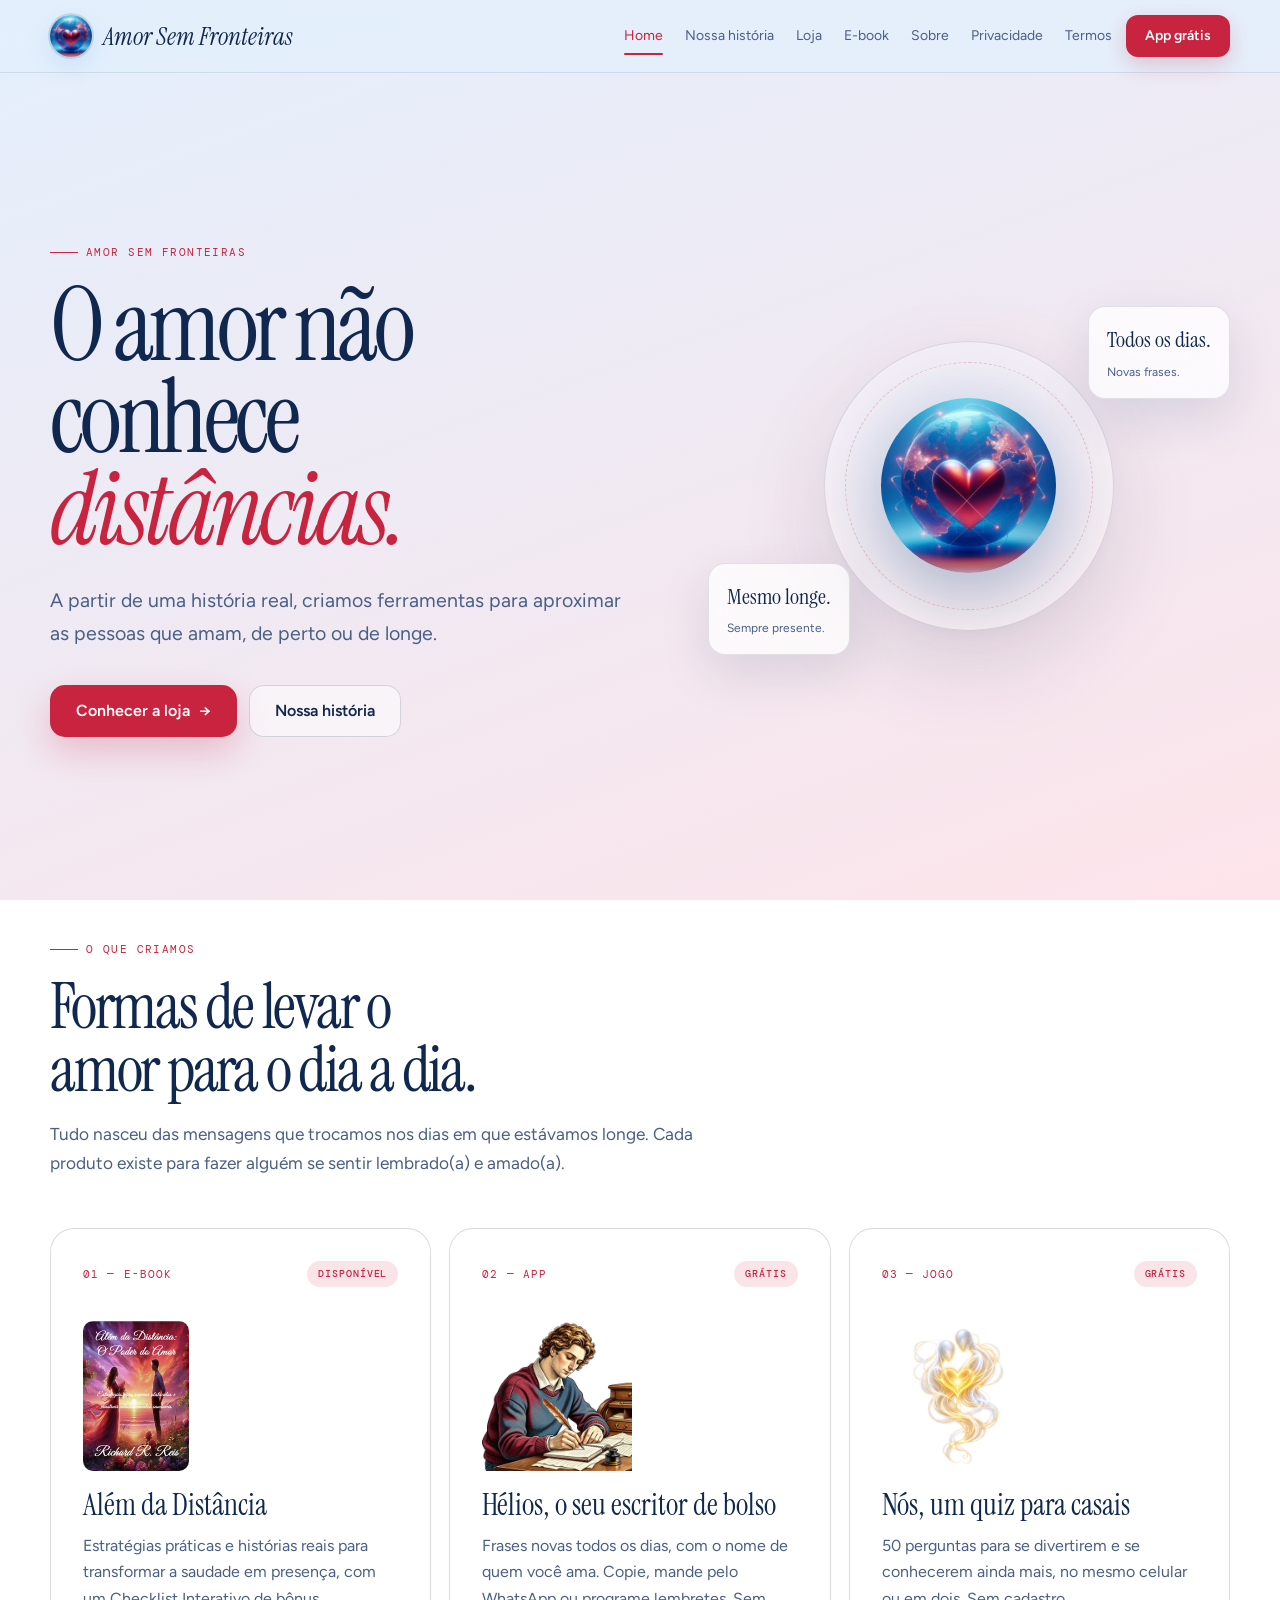
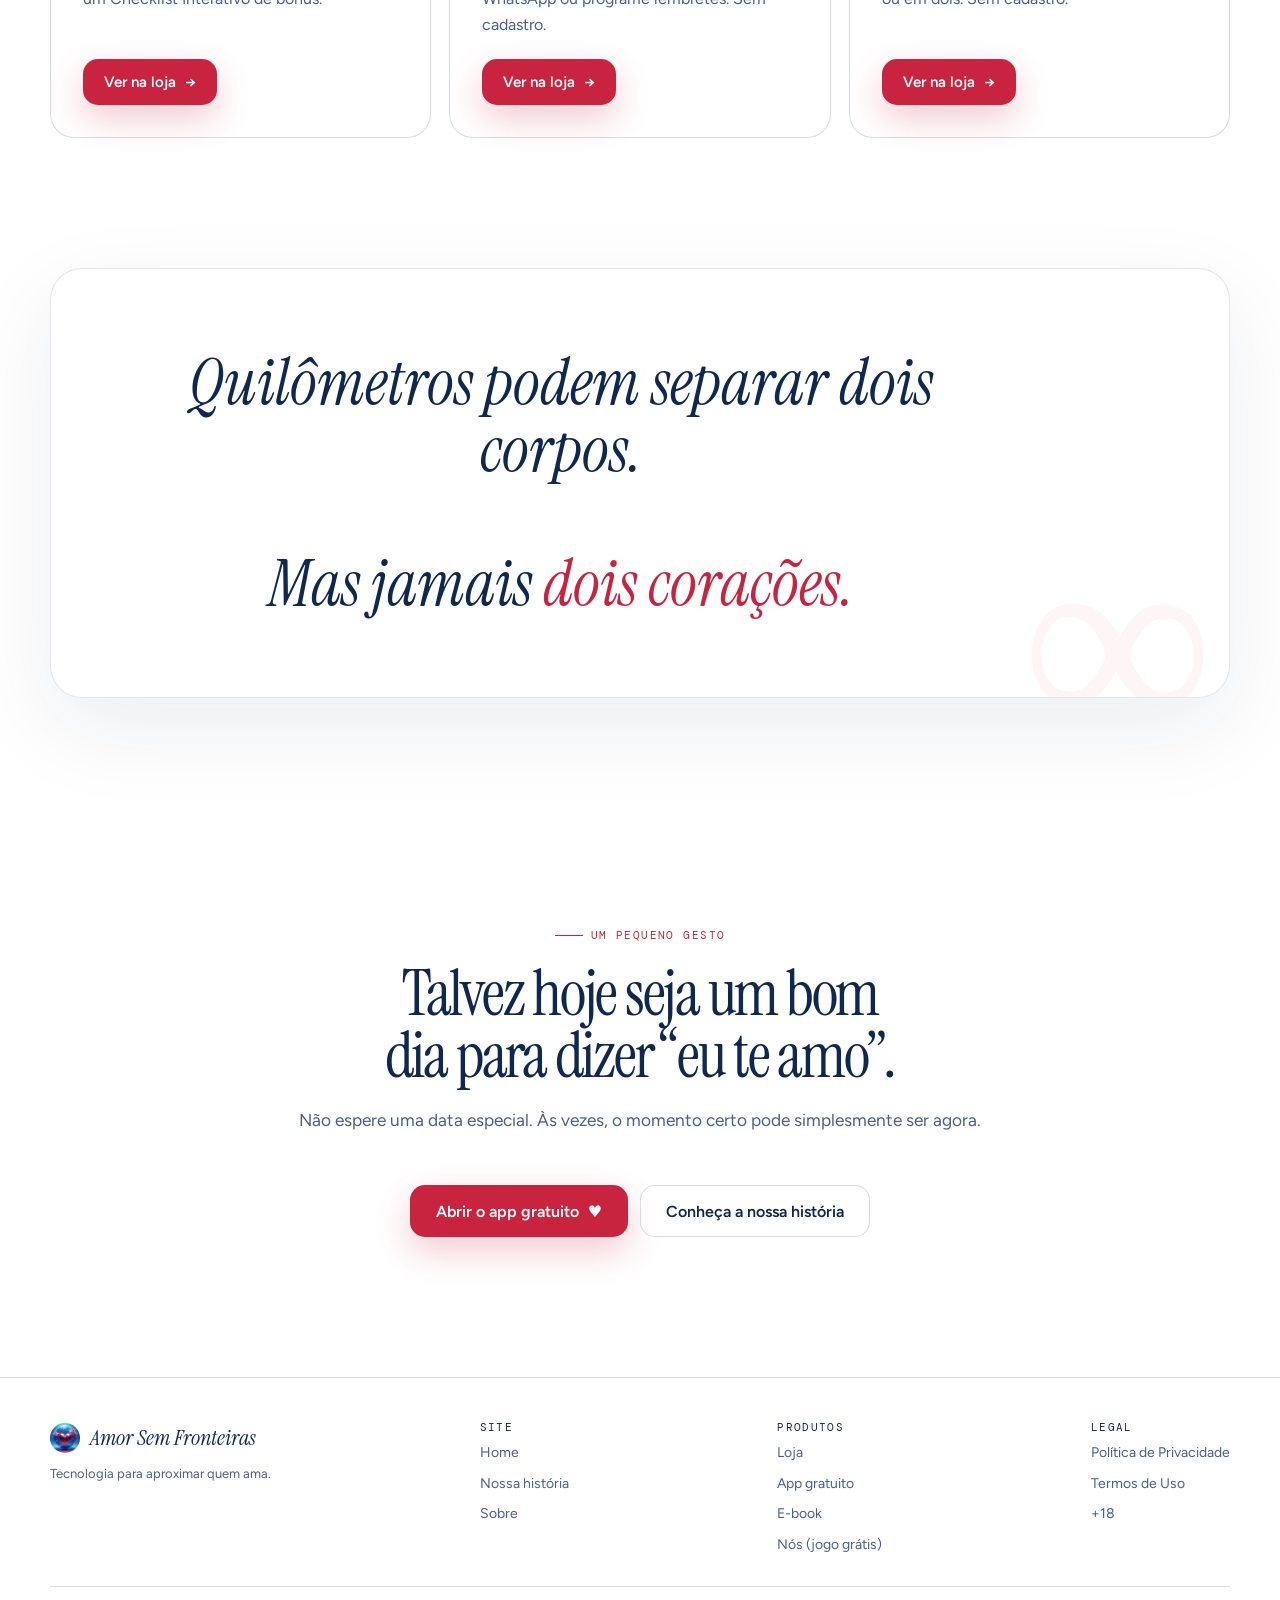
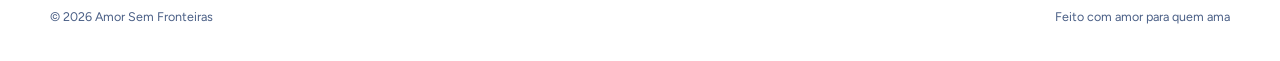
==== index.html @ f2e21019 "Add files via upload" ====
<!doctype html>
<html lang="pt-BR"><head><meta charset="utf-8"><meta name="viewport" content="width=device-width, initial-scale=1, viewport-fit=cover">
<meta name="theme-color" content="#e3effc"><title>Amor Sem Fronteiras | Apps, e-books e jogos para casais</title><meta name="description" content="Conheça o e-book, o app gratuito Hélios e os jogos para casais do Amor Sem Fronteiras, criados por Richard e Vanessa.">
<link rel="canonical" href="https://amorsfronteiras.com.br/"><meta property="og:type" content="website"><meta property="og:locale" content="pt_BR"><meta property="og:site_name" content="Amor Sem Fronteiras">
<meta property="og:title" content="Amor Sem Fronteiras | Apps, e-books e jogos para casais"><meta property="og:description" content="Conheça o e-book, o app gratuito Hélios e os jogos para casais do Amor Sem Fronteiras, criados por Richard e Vanessa."><meta property="og:url" content="https://amorsfronteiras.com.br/">
<meta property="og:image" content="https://amorsfronteiras.com.br/icons/og-image-1200.png"><meta property="og:image:width" content="1200"><meta property="og:image:height" content="630">
<meta name="twitter:card" content="summary_large_image"><meta name="twitter:image" content="https://amorsfronteiras.com.br/icons/og-image-1200.png">
<link rel="icon" type="image/png" href="icons/icon-192.png"><link rel="apple-touch-icon" href="icons/apple-touch-icon.png">
<link rel="preconnect" href="https://fonts.googleapis.com"><link rel="preconnect" href="https://fonts.gstatic.com" crossorigin>
<link rel="stylesheet" href="https://fonts.googleapis.com/css2?family=Instrument+Serif:ital@0;1&family=Figtree:wght@400;500;600;700&family=DM+Mono:wght@400;500&display=swap">
<link rel="stylesheet" href="site.css"><script>document.documentElement.classList.add("js")</script></head>
<body><a class="skip" href="#conteudo">Pular para o conteúdo</a><header class="site-header"><div class="container nav"><a href="index.html" class="brand" aria-label="Amor Sem Fronteiras, home"><img src="icons/icon-192.png" alt="" class="brand-logo" width="42" height="42"><span class="brand-name">Amor Sem Fronteiras</span></a><nav class="nav-links" id="menu" aria-label="Principal"><a href="index.html" aria-current="page">Home</a><a href="historia.html">Nossa história</a><a href="produtos.html">Loja</a><a href="ebook.html">E-book</a><a href="sobre.html">Sobre</a><a href="privacidade.html">Privacidade</a><a href="termos.html">Termos</a></nav><a href="app/helios/index.html" class="btn btn-primary btn-small">App grátis</a><button class="menu-btn" type="button" aria-expanded="false" aria-controls="menu">Menu</button></div></header><main id="conteudo"><!-- ============================== HERO ============================== -->
<section class="hero" id="inicio">
  <div class="container hero-grid">
    <div class="reveal">
      <div class="eyebrow">Amor Sem Fronteiras</div>
      <h1>O amor não conhece <em>distâncias.</em></h1>
      <p class="hero-description">
        A partir de uma história real, criamos ferramentas para aproximar as pessoas que amam,
        de perto ou de longe.
      </p>
      <div class="btn-row">
        <a href="produtos.html" class="btn btn-primary">Conhecer a loja <span aria-hidden="true">→</span></a>
        <a href="historia.html" class="btn btn-secondary">Nossa história</a>
      </div>
    </div>

    <div class="hero-art reveal" aria-hidden="true">
      <div class="hero-glow"></div>
      <div class="logo-orbit">
        <img src="icons/logo-480.webp" alt="" class="hero-logo" width="175" height="175" fetchpriority="high" decoding="async">
      </div>
      <div class="floating-note note-one"><strong>Todos os dias.</strong><span>Novas frases.</span></div>
      <div class="floating-note note-two"><strong>Mesmo longe.</strong><span>Sempre presente.</span></div>
    </div>
  </div>
</section>
<!-- ======================== O QUE CRIAMOS (3 portas para a loja) ======================== -->
<section class="section" id="produtos" style="padding-top:32px">
  <div class="container">
    <div class="section-header reveal">
      <div class="eyebrow">O que criamos</div>
      <h2 class="section-title">Formas de levar o amor para o dia a dia.</h2>
      <p class="lead">Tudo nasceu das mensagens que trocamos nos dias em que estávamos longe. Cada produto existe para fazer alguém se sentir lembrado(a) e amado(a).</p>
    </div>

    <div class="cards">
      <!-- Cada cartão leva para a sua parte da loja (produtos.html#...) -->
      <article class="card reveal" id="e-book">
        <div class="card-top"><span class="card-number">01 — E-BOOK</span><span class="badge on">Disponível</span></div>
        <div class="card-media"><img src="img/capa-ebook-360.webp" alt="Capa do e-book Além da Distância: O Poder do Amor" width="106" height="150" loading="lazy" decoding="async"></div>
        <h3>Além da Distância</h3>
        <p>Estratégias práticas e histórias reais para transformar a saudade em presença, com um Checklist Interativo de bônus.</p>
        <div class="card-cta"><a href="produtos.html#e-book" class="btn btn-primary">Ver na loja <span aria-hidden="true">→</span></a></div>
      </article>

      <article class="card reveal" id="app">
        <div class="card-top"><span class="card-number">02 — APP</span><span class="badge on">Grátis</span></div>
        <div class="card-media"><img src="icons/helios-escritor-360.webp" alt="Hélios, o seu escritor de bolso, escrevendo no pergaminho" width="150" height="150" loading="lazy" decoding="async"></div>
        <h3>Hélios, o seu escritor de bolso</h3>
        <p>Frases novas todos os dias, com o nome de quem você ama. Copie, mande pelo WhatsApp ou programe lembretes. Sem cadastro.</p>
        <div class="card-cta"><a href="produtos.html#app" class="btn btn-primary">Ver na loja <span aria-hidden="true">→</span></a></div>
      </article>

      <article class="card reveal" id="jogos">
        <div class="card-top"><span class="card-number">03 — JOGO</span><span class="badge on">Grátis</span></div>
        <div class="card-media"><img src="icons/nos-dois-medalhao-360.webp" alt="Nós: duas almas de luz com um coração dourado entre elas" width="150" height="150" loading="lazy" decoding="async"></div>
        <h3>Nós, um quiz para casais</h3>
        <p>50 perguntas para se divertirem e se conhecerem ainda mais, no mesmo celular ou em dois. Sem cadastro.</p>
        <div class="card-cta"><a href="produtos.html#jogos" class="btn btn-primary">Ver na loja <span aria-hidden="true">→</span></a></div>
      </article>
    </div>
  </div>
</section>

<!-- ============================ MANIFESTO ============================ -->
<section class="section" id="projeto" style="padding-top:20px">
  <div class="container">
    <div class="manifesto reveal">
      <p class="manifesto-text" style="text-align:center">
        Quilômetros podem separar dois corpos.
        <br><br>
        Mas jamais <span>dois corações.</span>
      </p>
    </div>
  </div>
</section>

<!-- ============================ CHAMADA FINAL ======================== -->
<section class="section final">
  <div class="container">
    <div class="section-header reveal">
      <div class="eyebrow center">Um pequeno gesto</div>
      <h2 class="section-title">Talvez hoje seja um bom dia para dizer “eu te amo”.</h2>
      <p class="lead">Não espere uma data especial. Às vezes, o momento certo pode simplesmente ser agora.</p>
    </div>
    <div class="reveal btn-row center">
      <a href="app/helios/index.html" class="btn btn-primary">Abrir o app gratuito <span aria-hidden="true">♥</span></a>
      <a href="historia.html" class="btn btn-secondary">Conheça a nossa história</a>
    </div>
  </div>
</section>
</main><footer class="site-footer"><div class="container"><div class="footer-grid">
<div><div class="footer-brand"><img src="icons/icon-192.png" alt="" class="footer-logo" width="30" height="30" loading="lazy"><span>Amor Sem Fronteiras</span></div><p class="footer-tag">Tecnologia para aproximar quem ama.</p></div>
<div class="footer-col"><b>Site</b><a href="index.html">Home</a><a href="historia.html">Nossa história</a><a href="sobre.html">Sobre</a></div>
<div class="footer-col"><b>Produtos</b><a href="produtos.html">Loja</a><a href="app/helios/index.html">App gratuito</a><a href="ebook.html">E-book</a><a href="app/nos-dois/index.html">Nós (jogo grátis)</a></div>
<div class="footer-col"><b>Legal</b><a href="privacidade.html">Política de Privacidade</a><a href="termos.html">Termos de Uso</a><a href="mais-de-18.html">+18</a></div>
</div><div class="footer-end"><span>© <span data-year>2026</span> Amor Sem Fronteiras</span><span>Feito com amor para quem ama</span></div></div></footer>
<script src="site-config.js"></script><script src="site.js"></script></body></html>
---- site.css ----
/* ============================================================
   AMOR SEM FRONTEIRAS - identidade visual única do site
   Cores: azul-gelo #e3effc, rosa-pálido #fde4ea, azul-noite #10284f, vermelho-coração #c8243f
   Fontes: Instrument Serif (títulos), Figtree (texto), DM Mono (detalhes)
   ============================================================ */
:root{
  --bg1:#e3effc; --bg2:#fde4ea; --ink:#10284f; --muted:#4a5f86; --accent:#c8243f; --accent-dark:#a91e36;
  --surface:rgba(255,255,255,.66); --line:rgba(16,40,79,.16); --glow:rgba(60,150,230,.45);
  --display:"Instrument Serif","Iowan Old Style",Georgia,serif;
  --body:"Figtree",system-ui,-apple-system,"Segoe UI",sans-serif;
  --mono:"DM Mono",ui-monospace,SFMono-Regular,Menlo,monospace;
  --max:1180px; --header-h:72px; --safe-top:env(safe-area-inset-top,0px);
}
*{box-sizing:border-box;margin:0;padding:0}
html{scroll-behavior:smooth;-webkit-text-size-adjust:100%}
body{min-height:100vh;color:var(--ink);font-family:var(--body);line-height:1.6;background:linear-gradient(160deg,var(--bg1) 0%,var(--bg2) 100%);background-attachment:fixed;overflow-x:hidden}
img{display:block;max-width:100%;height:auto}
a{color:inherit;text-decoration:none}
button{font:inherit}
h1,h2,h3{text-wrap:balance;font-weight:400}
:focus-visible{outline:3px solid var(--accent);outline-offset:3px;border-radius:6px}
.container{width:min(calc(100% - 40px),var(--max));margin-inline:auto}
.section{padding-block:110px;scroll-margin-top:calc(var(--header-h) + var(--safe-top))}
.skip{position:absolute;left:-999px;top:8px;background:var(--ink);color:#fff;padding:10px 14px;border-radius:10px;z-index:300}
.skip:focus{left:8px}

/* ---------- cabeçalho (igual em todas as páginas) ---------- */
.site-header{position:fixed;inset:0 0 auto 0;z-index:200;padding-top:var(--safe-top);background:rgba(227,239,252,.82);-webkit-backdrop-filter:blur(18px);backdrop-filter:blur(18px);border-bottom:1px solid rgba(16,40,79,.10)}
.nav{height:var(--header-h);display:flex;align-items:center;gap:14px}
.brand{display:flex;align-items:center;gap:11px;min-width:0;margin-right:auto}
.brand-logo{width:42px;height:42px;flex:none;border-radius:50%;object-fit:cover;box-shadow:0 0 0 2px rgba(16,40,79,.12),0 8px 25px rgba(60,150,230,.18)}
.brand-name{font-family:var(--display);font-size:25px;font-style:italic;line-height:1;white-space:nowrap}
.nav-links{display:flex;align-items:center;gap:22px;color:var(--muted);font-size:14px}
.nav-links a{position:relative;padding:6px 0;transition:color .25s ease}
.nav-links a:hover,.nav-links a[aria-current="page"]{color:var(--accent)}
.nav-links a[aria-current="page"]:after{content:"";position:absolute;left:0;right:0;bottom:-2px;height:2px;border-radius:2px;background:var(--accent)}
.menu-btn{display:none;min-height:42px;padding:0 14px;border:1px solid var(--line);border-radius:12px;background:rgba(255,255,255,.55);color:var(--ink);font-size:14px;font-weight:600;cursor:pointer}

/* ---------- botões ---------- */
.btn{display:inline-flex;align-items:center;justify-content:center;gap:9px;min-height:52px;padding:0 25px;border-radius:15px;font-weight:600;text-align:center;border:1px solid transparent;cursor:pointer;transition:transform .25s ease,box-shadow .25s ease,background .25s ease,border-color .25s ease}
.btn-primary{color:#fff;background:var(--accent);box-shadow:0 14px 35px rgba(200,36,63,.24)}
.btn-primary:hover{background:var(--accent-dark);transform:translateY(-3px);box-shadow:0 18px 45px rgba(200,36,63,.32)}
.btn-secondary{border-color:var(--line);background:rgba(255,255,255,.5)}
.btn-secondary:hover{transform:translateY(-3px);border-color:rgba(200,36,63,.35)}
.btn-small{min-height:42px;padding:0 18px;border-radius:12px;font-size:14px;white-space:nowrap;box-shadow:0 8px 22px rgba(200,36,63,.22)}
.btn-play{gap:11px;padding:0 22px;text-align:left;line-height:1.1}
.btn-play small{display:block;font-size:10px;font-weight:500;letter-spacing:.08em;text-transform:uppercase;opacity:.8}
.btn-play b{font-size:15px;font-weight:700}
.btn[aria-disabled="true"]{cursor:default;opacity:.72}
.btn[aria-disabled="true"]:hover{transform:none;border-color:var(--line)}
.btn-play:not([aria-disabled="true"]){background:var(--ink);color:#fff;border-color:var(--ink)}
.btn-row{display:flex;flex-wrap:wrap;gap:12px}
.btn-row.center{justify-content:center}

/* ---------- tipografia de seção ---------- */
.eyebrow{display:inline-flex;align-items:center;gap:8px;margin-bottom:18px;color:var(--accent);font-family:var(--mono);font-size:11px;letter-spacing:.13em;text-transform:uppercase}
.eyebrow:before{content:"";width:28px;height:1px;background:var(--accent)}
.center .eyebrow,.eyebrow.center{justify-content:center}
.section-header{max-width:700px;margin-bottom:50px}
.section-header.center{margin-inline:auto;text-align:center}
.section-title{margin-bottom:18px;font-family:var(--display);font-size:clamp(2.6rem,5vw,4.6rem);line-height:.98;letter-spacing:-.035em}
.section-title em,.hero h1 em,.page-hero h1 em{color:var(--accent)}
.lead{color:var(--muted);font-size:1.08rem;line-height:1.7}

/* ---------- hero da home ---------- */
.hero{min-height:100vh;min-height:100svh;padding-top:calc(var(--header-h) + var(--safe-top));display:flex;align-items:center}
.hero-grid{display:grid;grid-template-columns:1.05fr .95fr;align-items:center;gap:80px;padding-block:80px}
.hero h1{max-width:720px;margin-bottom:28px;font-family:var(--display);font-size:clamp(3.8rem,8vw,7rem);line-height:.9;letter-spacing:-.045em}
.hero-description{max-width:590px;margin-bottom:34px;color:var(--muted);font-size:clamp(1.05rem,2vw,1.22rem);line-height:1.7}
.hero-art{position:relative;min-height:500px;display:flex;align-items:center;justify-content:center}
.hero-glow{position:absolute;width:390px;height:390px;border-radius:50%;background:radial-gradient(circle,rgba(60,150,230,.30),rgba(253,228,234,.15) 55%,transparent 72%);filter:blur(5px)}
.logo-orbit{position:relative;width:290px;height:290px;display:grid;place-items:center;border-radius:50%;border:1px solid rgba(16,40,79,.13);background:rgba(255,255,255,.28);box-shadow:0 35px 90px rgba(16,40,79,.12)}
.logo-orbit:before{content:"";position:absolute;inset:20px;border-radius:50%;border:1px dashed rgba(200,36,63,.24);animation:spin 28s linear infinite}
.hero-logo{position:relative;z-index:2;width:175px;height:175px;border-radius:50%;object-fit:cover;box-shadow:0 25px 60px rgba(16,40,79,.22)}
.floating-note{position:absolute;padding:15px 18px;border-radius:17px;background:rgba(255,255,255,.75);border:1px solid rgba(16,40,79,.12);box-shadow:0 18px 50px rgba(16,40,79,.12);-webkit-backdrop-filter:blur(15px);backdrop-filter:blur(15px);animation:float 5s ease-in-out infinite}
.floating-note strong{display:block;font-family:var(--display);font-size:22px;font-weight:400}
.floating-note span{color:var(--muted);font-size:12px}
.note-one{top:70px;right:0}.note-two{left:0;bottom:80px;animation-delay:-2.5s}
@keyframes spin{to{transform:rotate(360deg)}}
@keyframes float{0%,100%{transform:translateY(0)}50%{transform:translateY(-12px)}}

/* ---------- hero das páginas internas ---------- */
.page-hero{padding:calc(var(--header-h) + var(--safe-top) + 76px) 0 70px;position:relative}
.page-hero h1{max-width:860px;margin:6px 0 24px;font-family:var(--display);font-size:clamp(3rem,7.5vw,6.2rem);line-height:.96;letter-spacing:-.04em}
.page-hero p{max-width:660px;color:var(--muted);font-size:clamp(1.05rem,2vw,1.25rem);line-height:1.7}
.page-hero .sub{margin-top:26px;font-family:var(--mono);font-size:11px;letter-spacing:.1em;text-transform:uppercase;color:var(--muted)}

/* ---------- cartões ---------- */
.cards{display:grid;grid-template-columns:repeat(3,1fr);gap:18px}
.cards.two{grid-template-columns:repeat(2,1fr)}
.card{display:flex;flex-direction:column;padding:32px;border-radius:24px;background:var(--surface);border:1px solid var(--line);transition:transform .25s ease,box-shadow .25s ease}
.card:hover{transform:translateY(-6px);box-shadow:0 25px 60px rgba(16,40,79,.10)}
.card-top{display:flex;align-items:center;justify-content:space-between;gap:10px;margin-bottom:34px}
.card-number{color:var(--accent);font-family:var(--mono);font-size:11px;letter-spacing:.1em}
.badge{display:inline-flex;align-items:center;min-height:26px;padding:0 11px;border-radius:999px;font-family:var(--mono);font-size:10px;letter-spacing:.09em;text-transform:uppercase;font-weight:500;background:rgba(16,40,79,.08);color:var(--muted)}
.badge.on{background:rgba(200,36,63,.12);color:var(--accent)}
.card-icon{width:50px;height:50px;display:grid;place-items:center;margin-bottom:20px;border-radius:50%;background:rgba(200,36,63,.08);color:var(--accent);font-size:20px}
.card h3{margin-bottom:12px;font-family:var(--display);font-size:30px;line-height:1.05}
.card p{color:var(--muted);line-height:1.65}
.card .btn-row{margin-top:auto;padding-top:26px}
.card .btn{min-height:46px;padding:0 20px;font-size:15px}

/* ---------- manifesto / citação ---------- */
.manifesto{position:relative;overflow:hidden;padding:80px 60px;border-radius:32px;background:rgba(255,255,255,.46);border:1px solid rgba(16,40,79,.12);box-shadow:0 30px 90px rgba(16,40,79,.08)}
.manifesto:after{content:"∞";position:absolute;right:15px;bottom:-80px;font-family:var(--display);font-size:270px;line-height:1;color:rgba(200,36,63,.045)}
.manifesto-text{position:relative;z-index:2;max-width:900px;font-family:var(--display);font-style:italic;font-size:clamp(2.2rem,5vw,4.6rem);line-height:1.05}
.manifesto-text span{color:var(--accent)}
.quote{margin:0;padding:28px;border-left:3px solid var(--accent);background:rgba(255,246,248,.85);border-radius:0 18px 18px 0;font:italic clamp(25px,3vw,34px)/1.2 var(--display)}
.quote cite{display:block;margin-top:16px;color:var(--muted);font:10px var(--mono);font-style:normal;letter-spacing:.1em;text-transform:uppercase}

/* ---------- duas colunas ---------- */
.split{display:grid;grid-template-columns:.85fr 1.15fr;gap:clamp(30px,7vw,90px);align-items:start}
.prose p{color:#3e506c;font-size:1.05rem;line-height:1.8}
.prose p+p{margin-top:18px}
.vision-quote{font-family:var(--display);font-style:italic;font-size:clamp(2.2rem,4vw,3.8rem);line-height:1.02;color:var(--accent)}

/* ---------- demonstração (celular) ---------- */
.experience{position:relative;overflow:hidden;padding:70px;border-radius:35px;background:linear-gradient(135deg,rgba(227,239,252,.92),rgba(253,228,234,.92));border:1px solid rgba(16,40,79,.12);box-shadow:0 30px 100px rgba(16,40,79,.10)}
.experience-grid{display:grid;grid-template-columns:1fr .75fr;align-items:center;gap:70px}
.experience h2{margin-bottom:22px;font-family:var(--display);font-size:clamp(2.8rem,5vw,5rem);line-height:.96}
.experience h2 span{color:var(--accent)}
.experience p.lead{max-width:600px;margin-bottom:26px}
.features{display:grid;gap:12px;margin-bottom:30px;list-style:none}
.feature{display:flex;align-items:center;gap:10px;font-size:14px}
.feature-check{width:23px;height:23px;flex:none;display:grid;place-items:center;border-radius:50%;background:rgba(200,36,63,.10);color:var(--accent);font-size:12px}
.cta-note{margin-top:16px;max-width:520px;color:var(--muted);font-size:13px;line-height:1.6}
.phone-area{display:flex;justify-content:center}
.phone{width:265px;height:535px;padding:9px;border-radius:39px;background:#10284f;box-shadow:0 35px 70px rgba(16,40,79,.28)}
.phone-screen{width:100%;height:100%;padding:25px 22px;display:flex;flex-direction:column;align-items:center;justify-content:center;text-align:center;border-radius:31px;background:linear-gradient(165deg,#e3effc,#fde4ea)}
.phone-logo{width:82px;height:82px;margin-bottom:20px;border-radius:50%;object-fit:cover;box-shadow:0 15px 35px rgba(16,40,79,.16)}
.phone-kicker{margin-bottom:12px;color:var(--accent);font-family:var(--mono);font-size:9px;letter-spacing:.12em;text-transform:uppercase}
.phone-phrase{min-height:6.4em;display:flex;align-items:center;justify-content:center;font-family:var(--display);font-style:italic;font-size:24px;line-height:1.14;transition:opacity .45s ease}
.phone-phrase.troca{opacity:0}
.phone-line{width:30px;height:1px;margin:18px 0;background:var(--accent)}
.phone-send{display:inline-flex;align-items:center;justify-content:center;min-height:44px;padding:8px 16px;border-radius:14px;color:#fff;background:var(--accent);font-size:12px;font-weight:600;line-height:1.25;box-shadow:0 10px 24px rgba(200,36,63,.26);transition:transform .25s ease,background .25s ease}
.phone-send:hover{background:var(--accent-dark);transform:translateY(-2px)}
.phone-small{margin-top:14px;color:var(--muted);font-size:11px}

/* ---------- linha do tempo e foto (Nossa história) ---------- */
.foto{margin:0 0 38px}
.foto-moldura{position:relative;aspect-ratio:4/3;overflow:hidden;border-radius:22px;background:linear-gradient(135deg,var(--bg1),var(--bg2));border:1px solid var(--line);box-shadow:0 26px 70px rgba(16,40,79,.12)}
.foto-moldura img{width:100%;height:100%;object-fit:cover}
.foto.sem-foto .foto-moldura img{display:none}
.foto-vazia{display:none;position:absolute;inset:0;place-items:center;align-content:center;gap:6px;text-align:center;color:var(--muted);font:12px var(--mono);letter-spacing:.1em;text-transform:uppercase}
.foto-vazia b{font:74px/1 var(--display);color:rgba(200,36,63,.5)}
.foto.sem-foto .foto-vazia{display:grid}
.foto figcaption{margin-top:12px;color:var(--muted);font-size:14px}
.linha{position:relative;list-style:none}
.linha:before{content:"";position:absolute;left:7px;top:8px;bottom:8px;width:2px;background:linear-gradient(var(--accent),rgba(200,36,63,.15))}
.linha li{position:relative;padding:0 0 34px 38px}
.linha li:last-child{padding-bottom:0}
.linha li:before{content:"";position:absolute;left:0;top:6px;width:16px;height:16px;border-radius:50%;background:#fffdfd;border:3px solid var(--accent)}
.linha time{display:block;margin-bottom:4px;color:var(--accent);font:11px var(--mono);letter-spacing:.13em;text-transform:uppercase}
.linha h3{margin:0 0 6px;font:31px/1.08 var(--display)}
.linha p{color:#3e506c;max-width:640px}
.assinam{margin-top:26px;color:var(--accent);font:italic 30px var(--display)}

/* ---------- ecossistema (Sobre) ---------- */
.road{display:grid;grid-template-columns:repeat(3,1fr);gap:18px}
.road-col{padding:28px;border-radius:24px;border:1px solid var(--line);background:var(--surface)}
.road-col h3{font:30px/1.05 var(--display);margin:10px 0 16px}
.road-col ul{list-style:none;display:grid;gap:11px}
.road-col li{display:flex;gap:10px;color:var(--muted);font-size:15px;line-height:1.5}
.road-col li:before{content:"♥";color:var(--accent);font-size:12px;margin-top:3px}
.principles{display:grid;grid-template-columns:repeat(2,1fr);gap:18px}
.principle{padding:30px;border-radius:22px}
.principle:nth-child(odd){background:rgba(227,239,252,.8)}
.principle:nth-child(even){background:rgba(253,228,234,.8)}
.principle h3{font:30px/1.05 var(--display);margin-bottom:10px}
.principle p{color:#3e506c}

/* ---------- páginas de texto (Privacidade, Termos, +18) ---------- */
.doc{max-width:780px;margin:0 auto;padding:36px 30px 40px;background:rgba(255,255,255,.82);border:1px solid var(--line);border-radius:26px;box-shadow:0 24px 70px rgba(16,40,79,.08)}
.doc h2{font:400 1.8rem/1.1 var(--display);margin:34px 0 8px}
.doc h2:first-of-type{margin-top:10px}
.doc p,.doc li{color:#33496b;font-size:16px;line-height:1.75}
.doc ul{padding-left:20px;margin:6px 0}
.doc a{color:var(--accent);text-decoration:underline;text-underline-offset:3px}
.doc .meta{margin:0 0 20px;color:var(--muted);font-size:13px}
.aviso{margin:0 0 24px;padding:14px 16px;border-left:3px solid var(--accent);background:#fff6f8;border-radius:0 12px 12px 0;font-size:14px;color:#6b2433}
.aviso p{font-size:14px;color:#6b2433}

/* ---------- chamada final ---------- */
.final{padding-bottom:140px;text-align:center}
.final .section-header{margin-inline:auto}

/* ---------- rodapé (igual em todas as páginas) ---------- */
.site-footer{padding:42px 0 34px;border-top:1px solid var(--line);color:var(--muted);font-size:14px}
.footer-grid{display:flex;flex-wrap:wrap;gap:30px 60px;justify-content:space-between}
.footer-brand{display:flex;align-items:center;gap:10px;color:var(--ink);font-family:var(--display);font-style:italic;font-size:22px}
.footer-logo{width:30px;height:30px;border-radius:50%;object-fit:cover}
.footer-tag{margin-top:8px;max-width:320px;font-size:13px}
.footer-col{display:grid;gap:8px;align-content:start}
.footer-col b{font:11px var(--mono);letter-spacing:.12em;text-transform:uppercase;color:var(--ink)}
.footer-col a:hover{color:var(--accent)}
.footer-end{margin-top:30px;padding-top:20px;border-top:1px solid var(--line);font-size:12.5px;display:flex;flex-wrap:wrap;gap:8px 24px;justify-content:space-between}

/* ---------- entrada suave ---------- */
.js .reveal{opacity:0;transform:translateY(25px);transition:opacity .7s ease,transform .7s ease}
.js .reveal.visible{opacity:1;transform:none}

/* ---------- responsivo ---------- */
@media (max-width:1000px){
  .nav-links{gap:16px;font-size:13px}
  .brand-name{font-size:22px}
}
@media (max-width:1160px){
  .menu-btn{display:inline-flex;align-items:center}
  .js .nav-links{position:fixed;left:0;right:0;top:calc(var(--header-h) + var(--safe-top));display:none;flex-direction:column;align-items:stretch;gap:0;padding:8px 20px 18px;background:rgba(244,247,253,.97);border-bottom:1px solid var(--line);box-shadow:0 24px 50px rgba(16,40,79,.12);font-size:16px}
  .js .nav-links.open{display:flex}
  .js .nav-links a{padding:14px 4px;border-bottom:1px solid rgba(16,40,79,.08)}
  .js .nav-links a[aria-current="page"]:after{display:none}
  html:not(.js) .nav-links{flex-wrap:wrap;gap:6px 14px}
  html:not(.js) .nav{height:auto;padding:10px 0;flex-wrap:wrap}
}
@media (max-width:900px){
  .hero{min-height:auto}
  .hero-grid,.experience-grid,.split{grid-template-columns:1fr}
  .hero-grid{gap:40px}
  .hero-art{min-height:380px}
  .cards,.cards.two,.road,.principles{grid-template-columns:1fr}
  .experience{padding:50px 32px}
  .split{gap:34px}
}
@media (max-width:600px){
  :root{--header-h:66px}
  .container{width:min(calc(100% - 28px),var(--max))}
  .brand-name{font-size:20px}.brand-logo{width:36px;height:36px}
  .nav{gap:8px}
  .btn-small{padding:0 13px}
  .hero-grid{padding-block:60px 44px}
  .hero h1{font-size:clamp(3.4rem,17vw,5.4rem)}
  .btn-row .btn,.experience .btn{width:100%}
  .hero-art{min-height:340px}
  .logo-orbit{width:230px;height:230px}.hero-logo{width:140px;height:140px}.hero-glow{width:300px;height:300px}
  .note-one{top:30px}.note-two{bottom:30px}
  .section{padding-block:76px}
  .manifesto{padding:44px 26px}
  .experience{padding:36px 22px}
  .phone{width:235px;height:475px}.phone-phrase{font-size:22px}
  .doc{padding:26px 20px 30px}
  .footer-grid{flex-direction:column}
}
@media (max-width:520px){.brand-name{display:none}}
@media (prefers-reduced-motion:reduce){
  html{scroll-behavior:auto}
  .logo-orbit:before,.floating-note{animation:none}
  .js .reveal{opacity:1;transform:none;transition:none}
  .btn,.card{transition:none}
}

.page-hero.compact{padding-bottom:20px}
.page-hero.compact h1{font-size:clamp(2.6rem,6vw,4.4rem)}

/* ---------- página do e-book ---------- */
[hidden]{display:none!important}
.book-hero{display:grid;grid-template-columns:1.1fr .9fr;gap:50px;align-items:center}
.book-cover{display:flex;justify-content:center}
.book-cover img{width:min(300px,100%);border-radius:14px;box-shadow:0 30px 70px rgba(16,40,79,.22),0 0 0 1px rgba(16,40,79,.08);background:#fff;aspect-ratio:723/1024;object-fit:cover}
.book-hero h1{margin:6px 0 20px;font-family:var(--display);font-size:clamp(2.6rem,6vw,5rem);line-height:.98;letter-spacing:-.035em}
.book-hero h1 em{color:var(--accent)}
.book-hero .lead{max-width:560px}
.book-ticks{display:grid;gap:10px;margin:22px 0 26px;color:#33496b}
.book-ticks li{list-style:none;display:flex;gap:10px;align-items:flex-start}
.book-ticks li:before{content:"♥";color:var(--accent);font-size:13px;margin-top:5px}
.price-line{display:flex;align-items:baseline;gap:12px;margin-bottom:16px;flex-wrap:wrap}
.price-line b{font:400 2.4rem/1 var(--display);color:var(--ink)}
.price-line span{font-size:13px;color:var(--muted)}
.fine{margin-top:14px;font-size:12.5px;color:var(--muted)}
.offer{margin:26px 0 8px;padding:18px 20px;border:1px solid rgba(200,36,63,.28);border-radius:20px;background:#fff6f8;text-align:center}
.offer p{font:500 12px var(--mono);letter-spacing:.1em;text-transform:uppercase;color:var(--accent-dark);margin-bottom:12px}
.cd{display:flex;justify-content:center;gap:12px}
.cd div{min-width:64px;padding:10px 6px 8px;border-radius:14px;background:#fff;border:1px solid rgba(200,36,63,.25);box-shadow:0 8px 22px rgba(200,36,63,.08)}
.cd b{display:block;font:400 2rem/1 var(--display);color:var(--accent)}
.cd small{display:block;margin-top:4px;font:500 10px var(--mono);letter-spacing:.1em;text-transform:uppercase;color:var(--muted)}
.compare{display:grid;grid-template-columns:1fr 1fr;gap:18px}
.compare .card h3{margin-bottom:10px}
.compare ul,.toc{padding-left:20px;color:#33496b;line-height:1.8}
.toc li{padding-left:6px}
.review{display:flex;gap:16px;align-items:flex-start}
.avatar{flex:none;width:48px;height:48px;border-radius:50%;display:grid;place-items:center;background:#fde4ea;color:var(--accent);font:400 1.5rem var(--display)}
.review p{color:#33496b}
.review .who{font-weight:700;color:var(--ink)}
.review .stars{color:#d9a21b;letter-spacing:2px;margin-left:8px}
.duo{display:flex;gap:26px;justify-content:center;flex-wrap:wrap;margin:22px 0}
.duo img{width:min(220px,42%);border-radius:12px;box-shadow:0 20px 50px rgba(16,40,79,.18);background:#fff}
.faq dt{font-weight:700;color:var(--ink);margin-top:18px}
.faq dd{color:#33496b;margin-top:4px}
@media (max-width:900px){.book-hero{grid-template-columns:1fr}.book-cover{order:-1}.compare{grid-template-columns:1fr}}
@media (max-width:480px){.cd{gap:8px}.cd div{min-width:56px}.cd b{font-size:1.6rem}}
.page-hero .fine{font-size:12.5px;max-width:none;line-height:1.5}


/* =====================================================================
   HOME (3 cartões) E LOJA (produtos.html)
   ===================================================================== */
/* --- cartões da home: imagem com altura fixa e botão sempre no pé do cartão --- */
.card-media{height:150px;display:flex;align-items:center;margin:0 0 18px}
.card-media img{height:150px;width:auto;max-width:100%;border-radius:10px}
.card-cta{margin-top:auto;padding-top:20px}
#app .card-media img,#jogos .card-media img{border-radius:0}

/* aliança dupla (ilustração dos jogos, feita só com CSS, sem imagem) */
.rings{position:relative;width:150px;height:150px;border-radius:28px;background:linear-gradient(135deg,var(--bg1),var(--bg2));border:1px solid var(--line)}
.rings:before,.rings:after{content:"";position:absolute;top:30%;width:46%;height:46%;border-radius:50%;border:.5em solid;font-size:14px;opacity:.9}
.rings:before{left:12%;border-color:var(--ink)}
.rings:after{right:12%;border-color:var(--accent)}
.rings.big{width:240px;height:240px;border-radius:44px}
.rings.big:before,.rings.big:after{font-size:22px}

/* --- loja: palco escuro com o vídeo do holograma --- */
.loja-hero{padding:calc(var(--header-h) + var(--safe-top) + 28px) 0 24px}
.loja-stage{display:grid;grid-template-columns:1.05fr .95fr;gap:48px;align-items:center;padding:56px;border-radius:35px;color:#fff;overflow:hidden;
  background:radial-gradient(120% 120% at 80% 15%,#2a1457 0%,#0b0f2a 55%,#05070f 100%);box-shadow:0 30px 100px rgba(16,40,79,.25)}
.loja-stage h1{margin:6px 0 20px;font-family:var(--display);font-size:clamp(2.8rem,6vw,5rem);line-height:.96;letter-spacing:-.04em}
.loja-stage h1 em,.loja-stage .eyebrow{color:#ff9db1}
.loja-stage .lead{max-width:520px;margin-bottom:30px;color:rgba(255,255,255,.82)}
.loja-stage .btn-secondary{background:transparent;color:#fff;border-color:rgba(255,255,255,.42)}
.loja-stage .btn-secondary:hover{background:rgba(255,255,255,.1)}
.loja-video{margin:0}
.loja-video-box{position:relative;max-width:460px;margin-inline:auto}
.loja-video video{display:block;width:100%;height:auto;aspect-ratio:1;border-radius:24px;object-fit:cover;background:#05070f;box-shadow:0 0 90px rgba(160,80,255,.35)}
.video-toggle{position:absolute;right:12px;bottom:12px;min-height:36px;padding:0 14px;border:1px solid rgba(255,255,255,.35);border-radius:999px;background:rgba(5,7,15,.62);color:#fff;font:600 13px var(--body);cursor:pointer;backdrop-filter:blur(6px)}
.video-toggle:hover{background:rgba(5,7,15,.82)}
.loja-video figcaption{max-width:460px;margin:14px auto 0;font-size:12.5px;line-height:1.55;text-align:center;color:rgba(255,255,255,.7)}

/* --- loja: vitrine (um bloco por produto, imagem alternando de lado) --- */
.loja-list{display:grid;gap:22px}
.loja-item{display:grid;grid-template-columns:.8fr 1.2fr;gap:56px;align-items:center;padding:46px;border-radius:30px;background:var(--surface);border:1px solid var(--line);scroll-margin-top:calc(var(--header-h) + var(--safe-top) + 16px)}
.loja-item:nth-child(even){grid-template-columns:1.2fr .8fr}
.loja-item:nth-child(even) .loja-media{order:2}
.loja-media{display:flex;justify-content:center}
.loja-capa{width:100%;max-width:250px;height:auto;border-radius:10px;box-shadow:0 24px 60px rgba(16,40,79,.22)}
.loja-helios{width:100%;max-width:240px;height:auto}
.loja-meta{display:flex;align-items:center;flex-wrap:wrap;gap:10px;margin-bottom:12px}
.loja-meta .eyebrow{margin:0}
.loja-info h2{margin-bottom:14px;font-family:var(--display);font-size:clamp(2rem,4vw,3.1rem);font-weight:400;line-height:1;letter-spacing:-.03em}
.loja-info h2 em{color:var(--accent)}
.loja-info .lead{margin-bottom:16px}
.loja-info .book-ticks{margin:0 0 20px}
.loja-info>p:not(.lead):not(.fine){margin-bottom:18px;color:var(--muted)}

@media (max-width:900px){
  .loja-stage{grid-template-columns:1fr;gap:30px;padding:34px 24px}
  .loja-item,.loja-item:nth-child(even){grid-template-columns:1fr;gap:26px;padding:28px 22px}
  .loja-item:nth-child(even) .loja-media{order:0}
}
@media (max-width:600px){
  .loja-hero{padding-top:calc(var(--header-h) + var(--safe-top) + 14px)}
  .loja-stage{border-radius:26px}
  .loja-info .btn{width:100%}
}
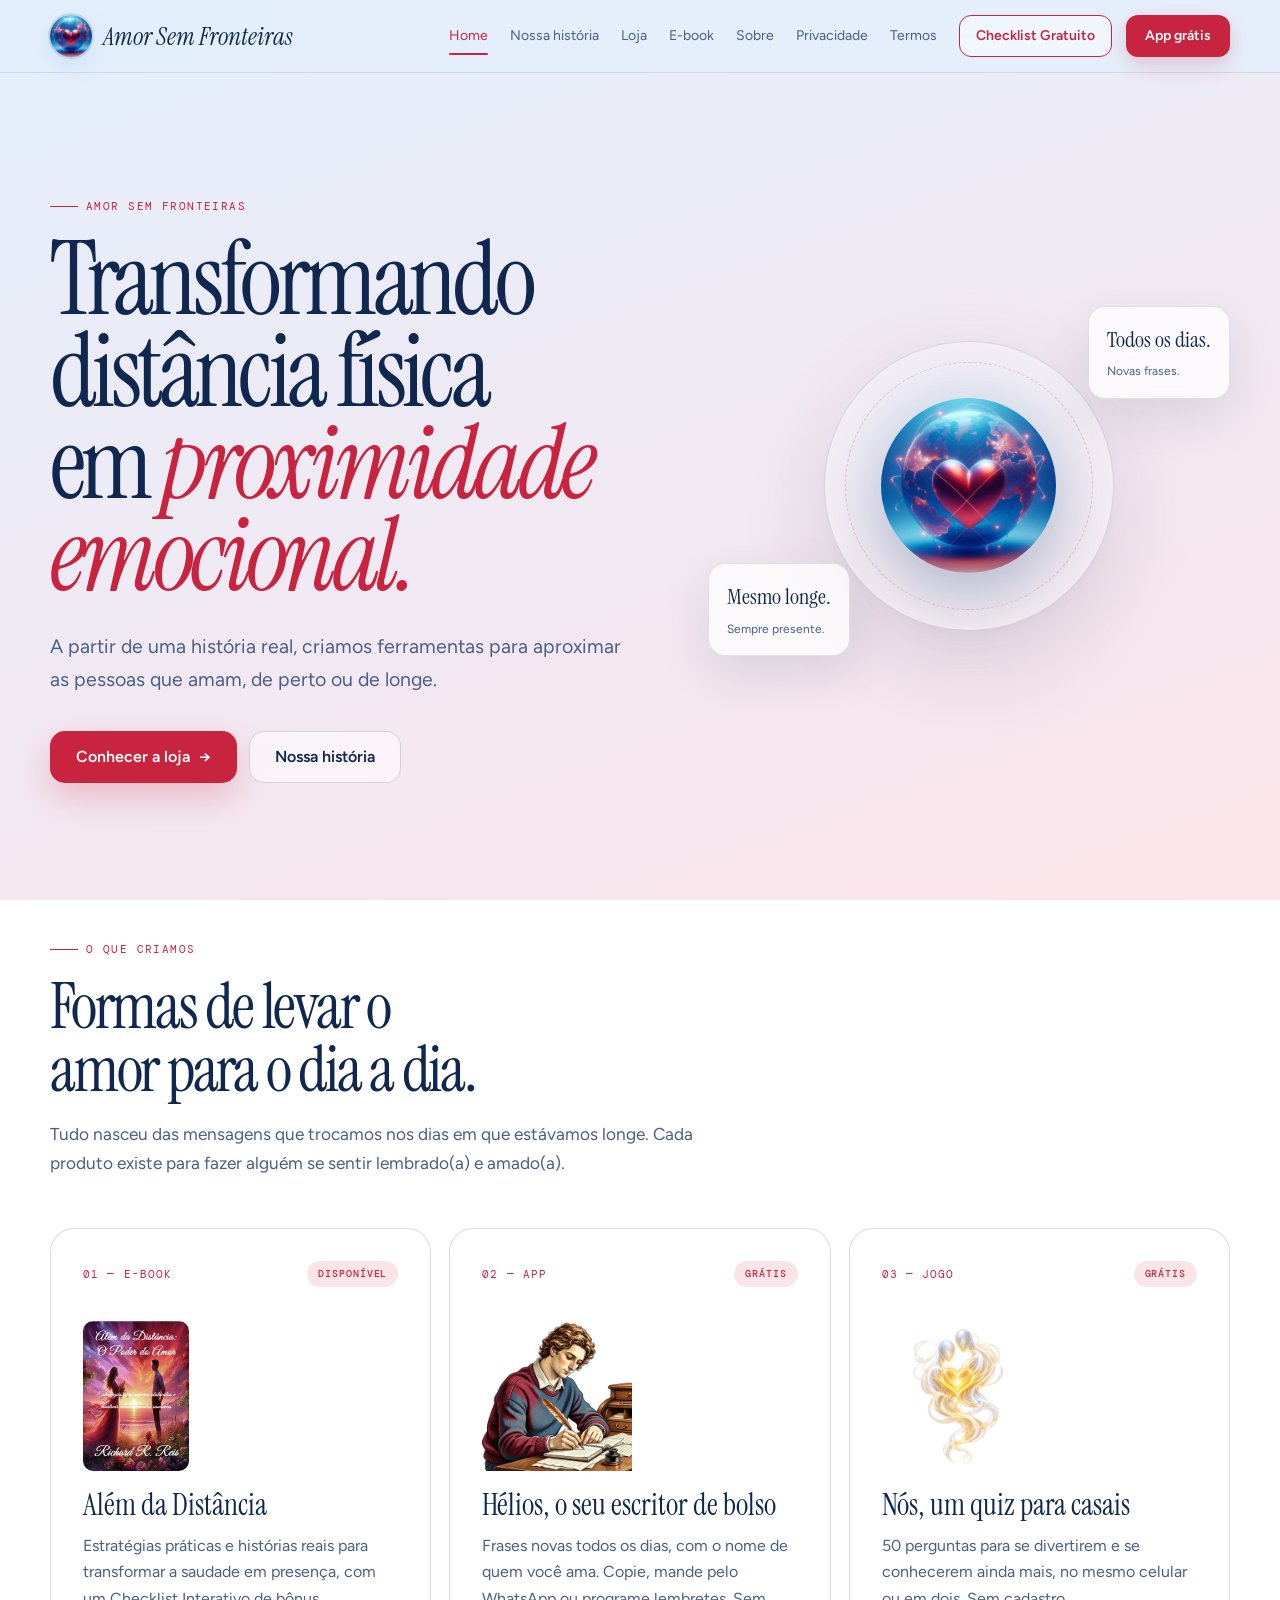
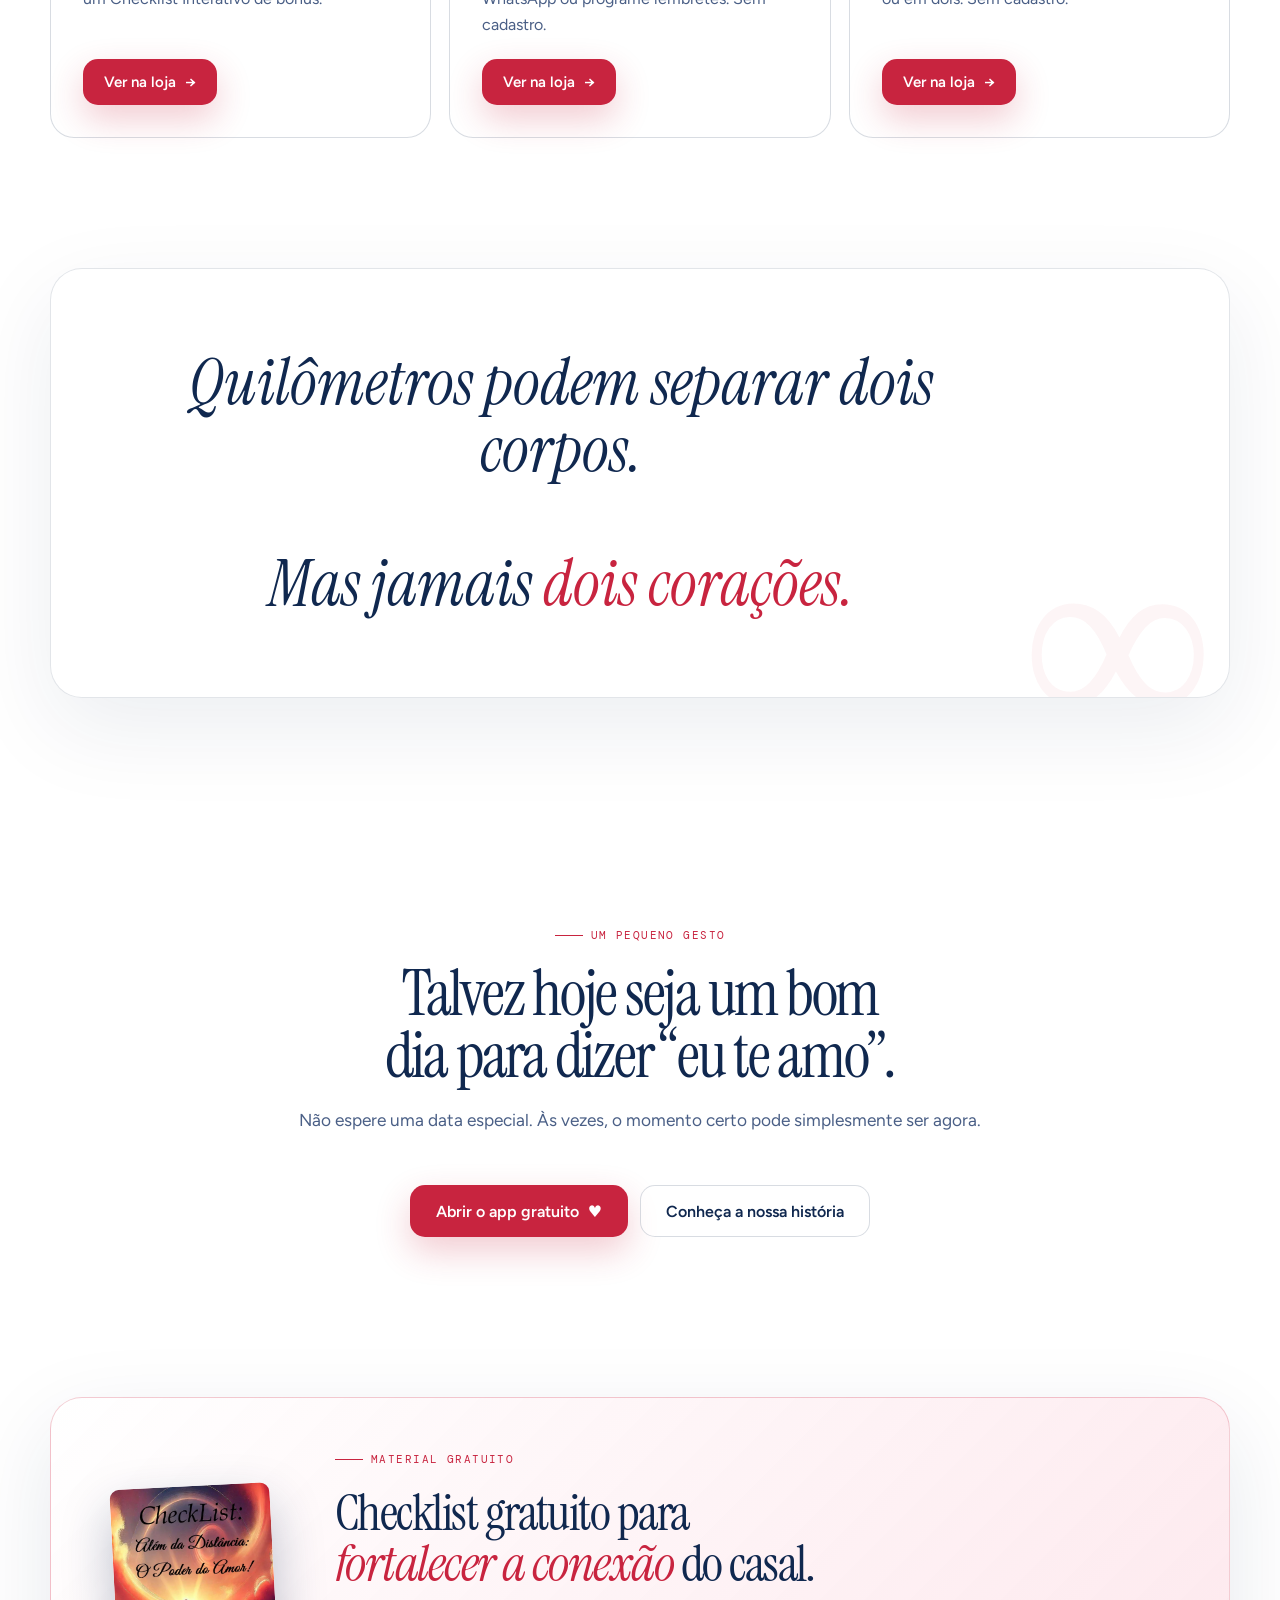
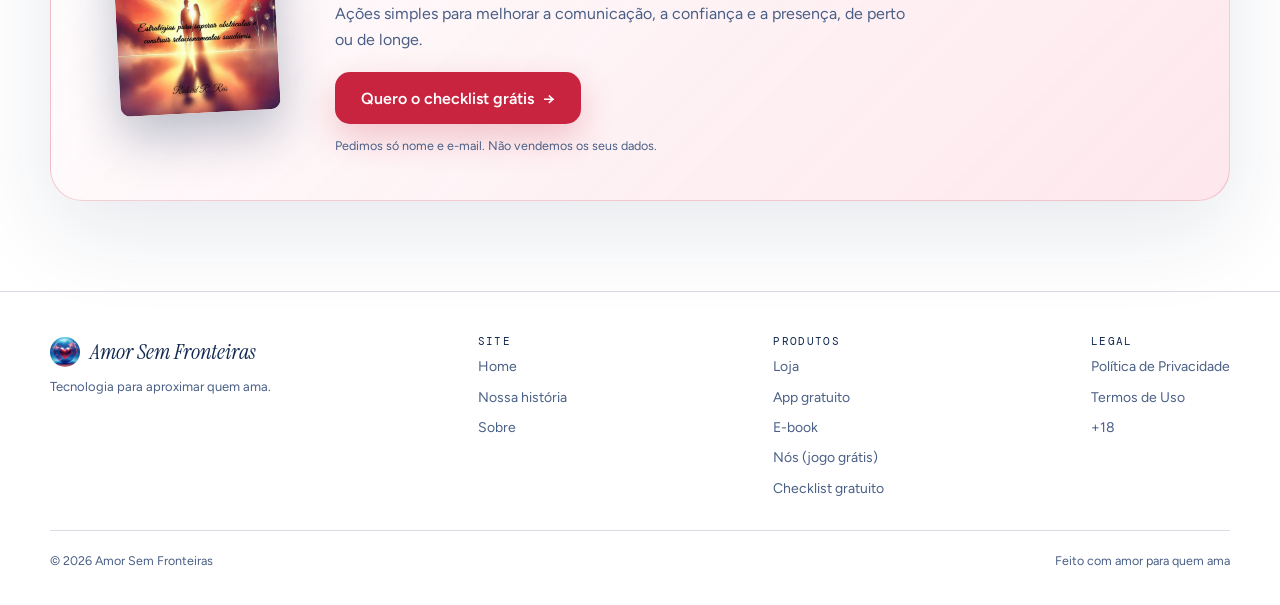
==== commit 1822e5dd: "Add files via upload" ====
--- a/index.html
+++ b/index.html
@@ -9,12 +9,12 @@
 <link rel="preconnect" href="https://fonts.googleapis.com"><link rel="preconnect" href="https://fonts.gstatic.com" crossorigin>
 <link rel="stylesheet" href="https://fonts.googleapis.com/css2?family=Instrument+Serif:ital@0;1&family=Figtree:wght@400;500;600;700&family=DM+Mono:wght@400;500&display=swap">
 <link rel="stylesheet" href="site.css"><script>document.documentElement.classList.add("js")</script></head>
-<body><a class="skip" href="#conteudo">Pular para o conteúdo</a><header class="site-header"><div class="container nav"><a href="index.html" class="brand" aria-label="Amor Sem Fronteiras, home"><img src="icons/icon-192.png" alt="" class="brand-logo" width="42" height="42"><span class="brand-name">Amor Sem Fronteiras</span></a><nav class="nav-links" id="menu" aria-label="Principal"><a href="index.html" aria-current="page">Home</a><a href="historia.html">Nossa história</a><a href="produtos.html">Loja</a><a href="ebook.html">E-book</a><a href="sobre.html">Sobre</a><a href="privacidade.html">Privacidade</a><a href="termos.html">Termos</a></nav><a href="app/helios/index.html" class="btn btn-primary btn-small">App grátis</a><button class="menu-btn" type="button" aria-expanded="false" aria-controls="menu">Menu</button></div></header><main id="conteudo"><!-- ============================== HERO ============================== -->
+<body><a class="skip" href="#conteudo">Pular para o conteúdo</a><header class="site-header"><div class="container nav"><a href="index.html" class="brand" aria-label="Amor Sem Fronteiras, home"><img src="icons/icon-192.png" alt="" class="brand-logo" width="42" height="42"><span class="brand-name">Amor Sem Fronteiras</span></a><nav class="nav-links" id="menu" aria-label="Principal"><a href="index.html" aria-current="page">Home</a><a href="historia.html">Nossa história</a><a href="produtos.html">Loja</a><a href="ebook.html">E-book</a><a href="sobre.html">Sobre</a><a href="privacidade.html">Privacidade</a><a href="termos.html">Termos</a><a href="checklist.html" class="nav-cta">Checklist Gratuito</a></nav><a href="app/helios/index.html" class="btn btn-primary btn-small">App grátis</a><button class="menu-btn" type="button" aria-expanded="false" aria-controls="menu">Menu</button></div></header><main id="conteudo"><!-- ============================== HERO ============================== -->
 <section class="hero" id="inicio">
   <div class="container hero-grid">
     <div class="reveal">
       <div class="eyebrow">Amor Sem Fronteiras</div>
-      <h1>O amor não conhece <em>distâncias.</em></h1>
+      <h1>Transformando distância física em <em>proximidade emocional.</em></h1>
       <p class="hero-description">
         A partir de uma história real, criamos ferramentas para aproximar as pessoas que amam,
         de perto ou de longe.
@@ -100,10 +100,25 @@
     </div>
   </div>
 </section>
+<!-- ============ CTA: CHECKLIST GRATUITO (aparece em todas as páginas) ============ -->
+<section class="section cta-wrap" aria-labelledby="cta-check-titulo">
+  <div class="container">
+    <div class="cta-check reveal">
+      <img class="cta-check-cover" src="img/capa-checklist-500.webp" alt="Capa do Checklist gratuito para casais" width="160" height="227" loading="lazy" decoding="async">
+      <div>
+        <div class="eyebrow">Material gratuito</div>
+        <h2 id="cta-check-titulo">Checklist gratuito para <em>fortalecer a conexão</em> do casal.</h2>
+        <p>Ações simples para melhorar a comunicação, a confiança e a presença, de perto ou de longe.</p>
+        <div class="btn-row"><a href="checklist.html" class="btn btn-primary">Quero o checklist grátis <span aria-hidden="true">→</span></a></div>
+        <p class="fine">Pedimos só nome e e-mail. Não vendemos os seus dados.</p>
+      </div>
+    </div>
+  </div>
+</section>
 </main><footer class="site-footer"><div class="container"><div class="footer-grid">
 <div><div class="footer-brand"><img src="icons/icon-192.png" alt="" class="footer-logo" width="30" height="30" loading="lazy"><span>Amor Sem Fronteiras</span></div><p class="footer-tag">Tecnologia para aproximar quem ama.</p></div>
 <div class="footer-col"><b>Site</b><a href="index.html">Home</a><a href="historia.html">Nossa história</a><a href="sobre.html">Sobre</a></div>
-<div class="footer-col"><b>Produtos</b><a href="produtos.html">Loja</a><a href="app/helios/index.html">App gratuito</a><a href="ebook.html">E-book</a><a href="app/nos-dois/index.html">Nós (jogo grátis)</a></div>
+<div class="footer-col"><b>Produtos</b><a href="produtos.html">Loja</a><a href="app/helios/index.html">App gratuito</a><a href="ebook.html">E-book</a><a href="app/nos-dois/index.html">Nós (jogo grátis)</a><a href="checklist.html">Checklist gratuito</a></div>
 <div class="footer-col"><b>Legal</b><a href="privacidade.html">Política de Privacidade</a><a href="termos.html">Termos de Uso</a><a href="mais-de-18.html">+18</a></div>
 </div><div class="footer-end"><span>© <span data-year>2026</span> Amor Sem Fronteiras</span><span>Feito com amor para quem ama</span></div></div></footer>
 <script src="site-config.js"></script><script src="site.js"></script></body></html>
--- a/site.css
+++ b/site.css
@@ -350,3 +350,139 @@
   .loja-stage{border-radius:26px}
   .loja-info .btn{width:100%}
 }
+
+
+/* =====================================================================
+   CHECKLIST GRATUITO
+   Tudo o que é novo para o checklist fica aqui, reaproveitando as cores e as fontes do site:
+   (1) botão do menu  (2) faixa de CTA das páginas  (3) formulário  (4) página de obrigado
+   ===================================================================== */
+
+/* ---------- (1) botão "Checklist Gratuito" dentro do menu ---------- */
+/* No computador: botão com contorno vermelho, ao lado dos links. O "App grátis" continua sendo o botão cheio. */
+.nav-links a.nav-cta{display:inline-flex;align-items:center;min-height:42px;padding:0 16px;border:1.5px solid var(--accent);border-radius:12px;background:rgba(255,255,255,.45);color:var(--accent);font-weight:600;white-space:nowrap;transition:background .25s ease,color .25s ease,transform .25s ease}
+.nav-links a.nav-cta:hover,.nav-links a.nav-cta[aria-current="page"]{background:var(--accent);color:#fff;transform:translateY(-2px)}
+.nav-links a.nav-cta:after{display:none!important}   /* sem o sublinhado das outras páginas */
+/* No celular (menu aberto): vira um botão largo no fim da lista */
+@media (max-width:1160px){
+  .js .nav-links a.nav-cta{margin-top:14px;min-height:50px;justify-content:center;padding:0 18px;border:1.5px solid var(--accent)}
+}
+
+/* ---------- (2) faixa de CTA que aparece no fim de todas as páginas ---------- */
+.cta-wrap{padding-block:20px 90px}
+.cta-check{position:relative;overflow:hidden;display:grid;grid-template-columns:auto 1fr;align-items:center;gap:clamp(24px,5vw,60px);padding:44px clamp(24px,5vw,64px);border-radius:32px;background:linear-gradient(135deg,rgba(255,255,255,.74),rgba(253,228,234,.88));border:1px solid rgba(200,36,63,.22);box-shadow:0 30px 90px rgba(16,40,79,.10)}
+.cta-check-cover{width:160px;height:auto;border-radius:10px;box-shadow:0 22px 50px rgba(16,40,79,.28);transform:rotate(-3deg)}
+.cta-check h2{margin-bottom:12px;font-family:var(--display);font-weight:400;font-size:clamp(2rem,4vw,3.2rem);line-height:1;letter-spacing:-.03em}
+.cta-check h2 em{color:var(--accent)}
+.cta-check p{max-width:580px;color:var(--muted)}
+.cta-check .btn-row{margin-top:20px}
+.cta-check .fine{margin-top:12px}
+/* versão compacta (páginas de Privacidade, Termos e +18): sem capa, numa linha só */
+.cta-check.compact{grid-template-columns:1fr auto;padding:28px clamp(22px,4vw,40px);border-radius:24px}
+.cta-check.compact h2{margin-bottom:6px;font-size:clamp(1.6rem,3vw,2.2rem)}
+.cta-check.compact .btn-row{margin:0}
+.cta-wrap.legal{padding-block:0 70px}
+@media (max-width:900px){
+  .cta-check{grid-template-columns:1fr;padding:34px 24px}
+  .cta-check-cover{width:130px}
+  .cta-check.compact{grid-template-columns:1fr}
+}
+@media (max-width:600px){.cta-check .btn{width:100%}.cta-wrap{padding-bottom:70px}}
+
+/* ---------- (3) página checklist.html ---------- */
+.check-hero{display:grid;grid-template-columns:1.1fr .9fr;gap:clamp(30px,6vw,70px);align-items:center}
+.check-hero h1{margin:6px 0 20px;font-family:var(--display);font-size:clamp(2.6rem,6vw,4.9rem);line-height:.98;letter-spacing:-.035em}
+.check-hero h1 em{color:var(--accent)}
+.check-hero .lead{max-width:560px;margin-bottom:26px}
+.check-cover{position:relative;display:flex;justify-content:center}
+.check-cover img{width:min(330px,100%);aspect-ratio:500/708;object-fit:cover;border-radius:14px;background:#fff;box-shadow:0 34px 80px rgba(16,40,79,.28),0 0 0 1px rgba(16,40,79,.08);transform:rotate(2deg)}
+/* z-index:3 coloca a etiqueta POR CIMA da capa (a capa gira com transform, o que a fazia cobrir a etiqueta) */
+.check-cover .badge{position:absolute;z-index:3;top:8px;right:max(0px,calc(50% - 180px));background:var(--accent);color:#fff;min-height:32px;padding:0 14px;border:2px solid #fff;box-shadow:0 10px 24px rgba(200,36,63,.35);transform:rotate(4deg)}
+.cards.four{grid-template-columns:repeat(4,1fr)}
+.cards.four .card{padding:26px}
+.cards.four .card h3{font-size:27px}
+
+.form-card{max-width:560px;padding:30px;border-radius:26px;background:rgba(255,255,255,.84);border:1px solid var(--line);box-shadow:0 24px 70px rgba(16,40,79,.10)}
+.form-card h2{margin-bottom:6px;font:400 1.9rem/1.1 var(--display)}
+.form-card .sub{margin-bottom:22px;color:var(--muted);font-size:15px;line-height:1.55}
+.field{display:grid;gap:7px;margin-bottom:16px}
+.field label{font:500 11px var(--mono);letter-spacing:.12em;text-transform:uppercase;color:var(--ink)}
+.field input{width:100%;min-height:52px;padding:0 16px;border:1px solid rgba(16,40,79,.24);border-radius:14px;background:#fff;color:var(--ink);font:inherit;font-size:16px;transition:border-color .2s ease,box-shadow .2s ease}
+.field input::placeholder{color:#7f8fab}
+.field input:focus{outline:none;border-color:var(--accent);box-shadow:0 0 0 4px rgba(200,36,63,.14)}
+.consent{display:flex;gap:12px;align-items:flex-start;margin:4px 0 20px;color:#33496b;font-size:13.5px;line-height:1.55}
+.consent input{flex:none;width:20px;height:20px;margin-top:2px;accent-color:var(--accent)}
+.consent a{color:var(--accent);text-decoration:underline;text-underline-offset:3px}
+.form-card .btn{width:100%}
+.btn[disabled]{opacity:.7;cursor:progress;transform:none!important}
+.form-status{margin-top:14px;font-size:14px;line-height:1.55}
+.form-status:empty{display:none}
+.form-status.err{padding:10px 14px;border-left:3px solid var(--accent);border-radius:0 12px 12px 0;background:#fff6f8;color:#8f1c32}
+.form-status.err a{text-decoration:underline;text-underline-offset:3px}
+.form-note{margin-top:14px;color:var(--muted);font-size:12.5px;line-height:1.55;text-align:center}
+.form-note a{text-decoration:underline;text-underline-offset:3px}
+/* campo-isca contra robôs: invisível para pessoas, preenchido só por robôs */
+.hp{position:absolute!important;left:-9999px;width:1px;height:1px;overflow:hidden}
+.ja-pediu{margin-top:16px;color:var(--muted);font-size:14px}
+.ja-pediu a{color:var(--accent);font-weight:600;text-decoration:underline;text-underline-offset:3px}
+.faq-wrap{max-width:780px;margin-inline:auto}
+
+/* ---------- (4) página obrigado.html ---------- */
+.thanks{max-width:780px;margin-inline:auto;padding:52px clamp(22px,5vw,60px);border-radius:32px;background:rgba(255,255,255,.72);border:1px solid var(--line);box-shadow:0 30px 90px rgba(16,40,79,.10);text-align:center}
+.thanks-mark{width:68px;height:68px;margin:0 auto 20px;display:grid;place-items:center;border-radius:50%;background:rgba(200,36,63,.10);color:var(--accent);font-size:30px}
+.thanks h1{margin-bottom:14px;font-family:var(--display);font-weight:400;font-size:clamp(2.6rem,6vw,4.6rem);line-height:1;letter-spacing:-.035em}
+.thanks h1 em{color:var(--accent)}
+.thanks .lead{max-width:520px;margin-inline:auto}
+.thanks .btn{margin-top:26px;min-height:58px;padding:0 34px;font-size:17px}
+.thanks .fine{max-width:480px;margin-inline:auto}
+
+@media (max-width:1100px){.cards.four{grid-template-columns:repeat(2,1fr)}}
+@media (max-width:900px){
+  .check-hero{grid-template-columns:1fr}
+  .check-cover{order:2}
+  .check-cover img{width:min(260px,70%)}
+  .check-cover .badge{right:max(0px,calc(50% - 150px))}
+}
+@media (max-width:600px){
+  .cards.four{grid-template-columns:1fr}
+  .form-card{padding:24px 20px}
+  .thanks{padding:40px 22px}
+  .thanks .btn{width:100%}
+}
+
+/* espaço no topo das páginas checklist.html e obrigado.html (o cabeçalho do site é fixo) */
+.check-top{padding:calc(var(--header-h) + var(--safe-top) + 56px) 0 50px}
+@media (max-width:600px){.check-top{padding-top:calc(var(--header-h) + var(--safe-top) + 32px)}}
+
+
+/* ---------- lista "Mais de 10 ações simples para..." (checklist.html, antes do formulário) ---------- */
+.ganhos{max-width:560px;margin:0 0 26px;padding:20px 24px;border-radius:20px;background:rgba(255,255,255,.62);border:1px solid var(--line)}
+.ganhos-titulo{margin:0 0 12px;font:400 1.5rem/1.2 var(--display);color:var(--ink)}
+.ganhos-lista{list-style:none;margin:0;padding:0;display:grid;gap:10px}
+.ganhos-lista li{display:flex;align-items:center;gap:12px;font-weight:500;color:var(--ink)}
+/* o "check" é desenhado em CSS (círculo vermelho + ✓) para ficar igual em todos os aparelhos */
+.ganhos-lista li:before{content:"✓";flex:none;width:24px;height:24px;display:grid;place-items:center;border-radius:50%;background:var(--accent);color:#fff;font:700 13px var(--mono)}
+
+/* ---------- jornada em 3 passos (obrigado.html) ---------- */
+.journey{list-style:none;margin:0;padding:0;display:grid;grid-template-columns:repeat(3,1fr);gap:24px}
+.step{display:flex;flex-direction:column}
+.step .card{flex:1;display:flex;flex-direction:column}
+.step .card-cta{margin-top:auto;padding-top:18px}
+.step-head{display:flex;align-items:center;gap:12px;margin-bottom:16px}
+.step-mark{flex:none;width:44px;height:44px;display:grid;place-items:center;border-radius:50%;border:1.5px solid var(--accent);background:#fff;color:var(--accent);font:600 18px var(--mono)}
+.step.done .step-mark{background:var(--accent);color:#fff;box-shadow:0 10px 24px rgba(200,36,63,.3)}
+/* a linha vai até o início da coluna seguinte (margem negativa = largura do espaço entre as colunas) */
+.step-line{flex:1;height:2px;margin-right:-24px;background:rgba(16,40,79,.16)}
+.step.done .step-line{background:var(--accent)}
+.step:last-child .step-line{display:none}
+.journey-more{margin:34px 0 0;text-align:center;color:var(--muted)}
+.journey-more a{color:var(--accent);font-weight:600;text-decoration:underline;text-underline-offset:3px}
+@media (max-width:900px){
+  .journey{grid-template-columns:1fr;gap:28px}
+  .step-line{display:none}          /* no celular os passos ficam empilhados, só com a bolinha numerada */
+}
+
+/* com a lista de ações antes do formulário a coluna da esquerda ficou mais alta: a capa agora fica no topo, perto do título */
+.check-hero{align-items:start}
+.check-cover{padding-top:28px}
+@media (max-width:900px){.check-cover{padding-top:0}}
